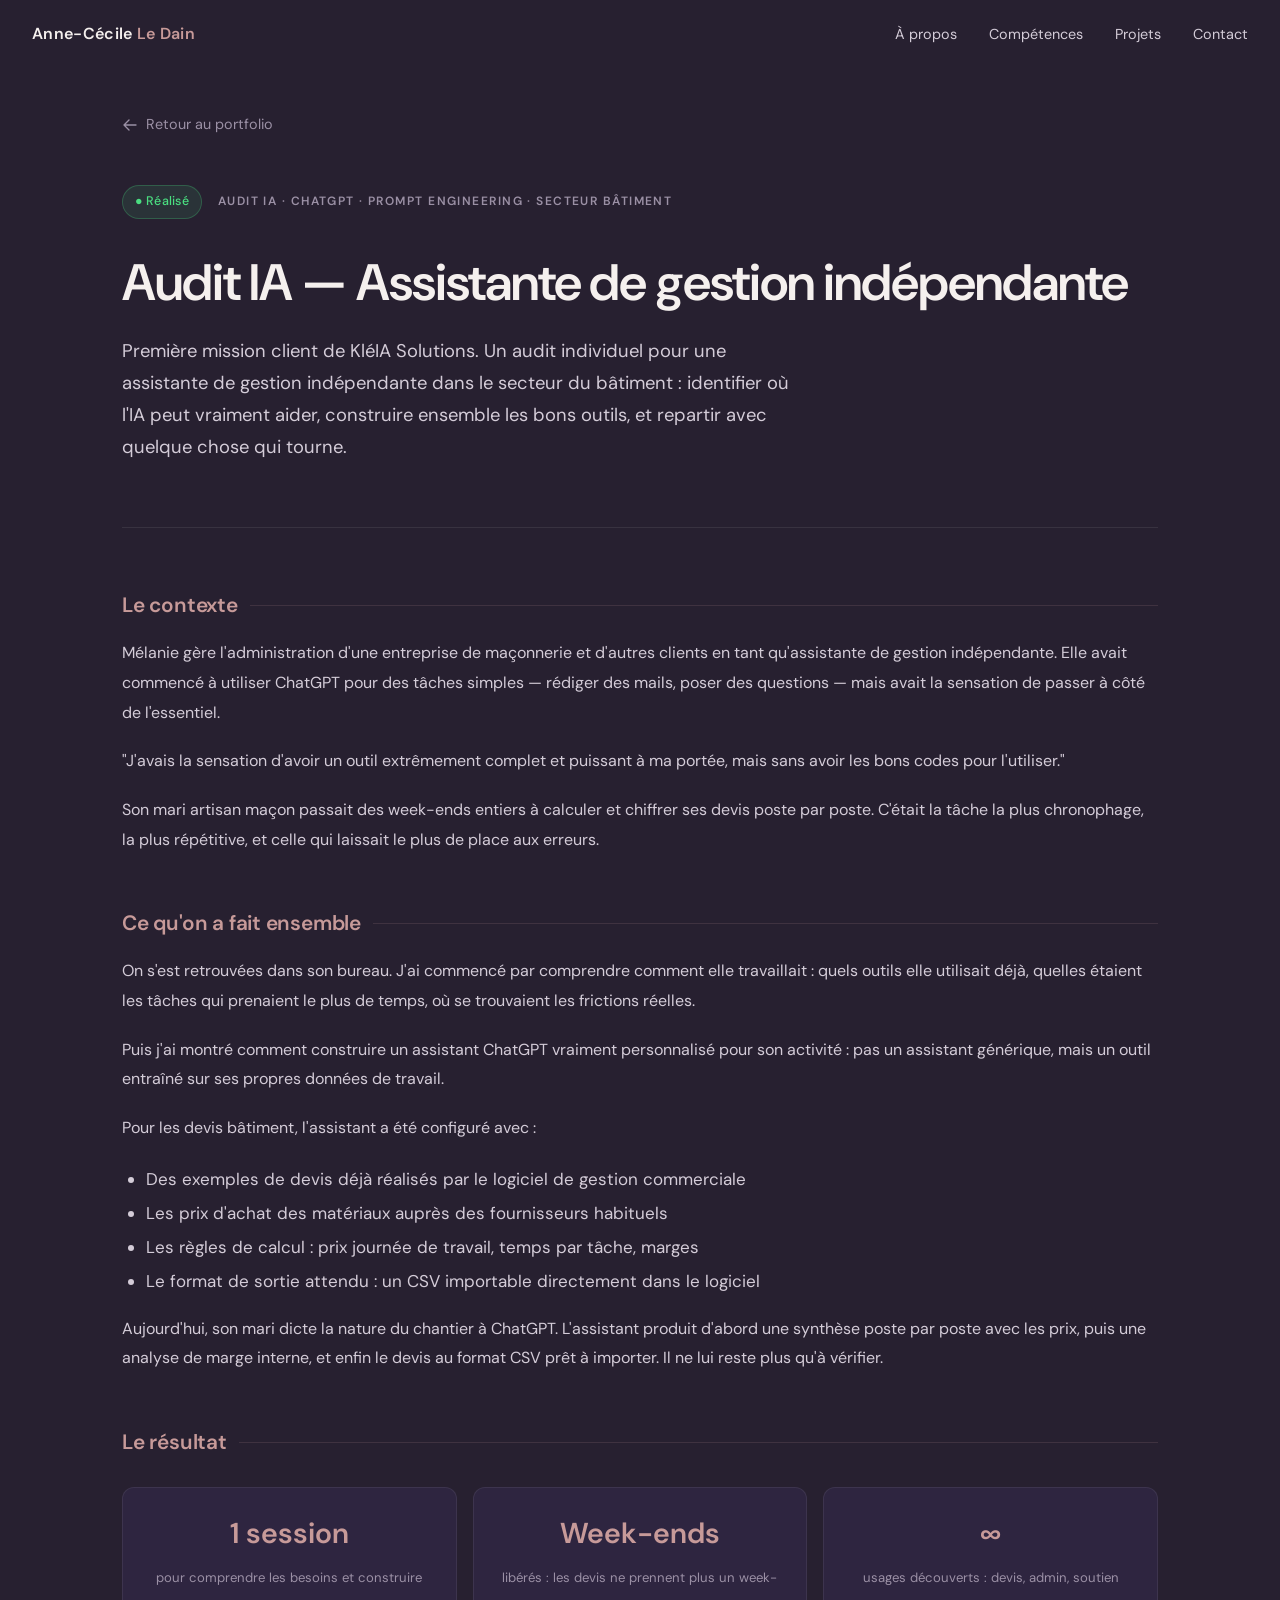
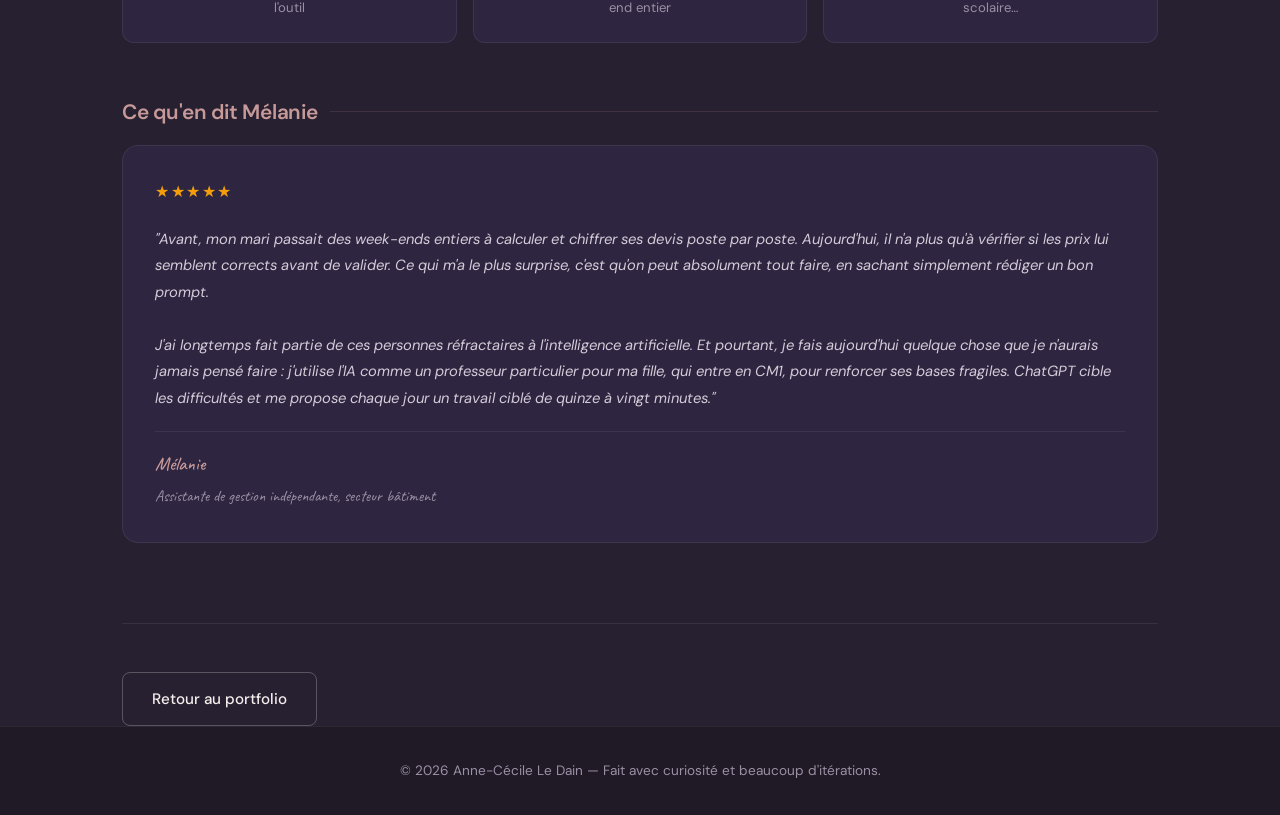
==== projets/audit-assistante-gestion.html @ 520f8c96 "Ajout 5 pages projet, carrousel témoignages, liens, à propos KléIA Co-Authored-By: Claude Sonnet 4.6" ====
<!DOCTYPE html>
<html lang="fr">
<head>
  <meta charset="UTF-8" />
  <meta name="viewport" content="width=device-width, initial-scale=1.0" />
  <title>Audit IA — Assistante de gestion, secteur bâtiment — Anne-Cécile Le Dain</title>
  <meta name="description" content="Audit IA individuel pour une assistante de gestion indépendante dans le bâtiment. Construction d'un assistant devis sur-mesure avec ChatGPT." />
  <link rel="icon" type="image/x-icon" href="../favicon.ico" />
  <link rel="stylesheet" href="../style.css" />
  <link rel="preconnect" href="https://fonts.googleapis.com" />
  <link rel="preconnect" href="https://fonts.gstatic.com" crossorigin />
</head>
<body>

  <nav aria-label="Navigation principale">
    <a href="../index.html" class="nav-logo">Anne-Cécile <span>Le Dain</span></a>
    <ul class="nav-links" role="list">
      <li><a href="../index.html#a-propos">À propos</a></li>
      <li><a href="../index.html#competences">Compétences</a></li>
      <li><a href="../index.html#projets">Projets</a></li>
      <li><a href="../index.html#contact">Contact</a></li>
    </ul>
    <button class="nav-toggle" aria-label="Ouvrir le menu" aria-expanded="false">
      <span></span><span></span><span></span>
    </button>
  </nav>

  <main class="container projet-page">

    <a href="../index.html#projets" class="retour">
      <svg xmlns="http://www.w3.org/2000/svg" fill="none" viewBox="0 0 24 24" stroke-width="2" stroke="currentColor">
        <path stroke-linecap="round" stroke-linejoin="round" d="M10.5 19.5L3 12m0 0l7.5-7.5M3 12h18" />
      </svg>
      Retour au portfolio
    </a>

    <div class="projet-hero">
      <div class="projet-hero-meta">
        <span class="tag-statut tag-realise">● Réalisé</span>
        <span class="label">Audit IA · ChatGPT · Prompt engineering · Secteur bâtiment</span>
      </div>
      <h1>Audit IA — Assistante de gestion indépendante</h1>
      <p class="intro">
        Première mission client de KléIA Solutions. Un audit individuel pour une assistante de gestion indépendante dans le secteur du bâtiment : identifier où l'IA peut vraiment aider, construire ensemble les bons outils, et repartir avec quelque chose qui tourne.
      </p>
    </div>

    <div class="etude-section">
      <h2>Le contexte</h2>
      <p>
        Mélanie gère l'administration d'une entreprise de maçonnerie et d'autres clients en tant qu'assistante de gestion indépendante. Elle avait commencé à utiliser ChatGPT pour des tâches simples — rédiger des mails, poser des questions — mais avait la sensation de passer à côté de l'essentiel.
      </p>
      <p>
        "J'avais la sensation d'avoir un outil extrêmement complet et puissant à ma portée, mais sans avoir les bons codes pour l'utiliser."
      </p>
      <p>
        Son mari artisan maçon passait des week-ends entiers à calculer et chiffrer ses devis poste par poste. C'était la tâche la plus chronophage, la plus répétitive, et celle qui laissait le plus de place aux erreurs.
      </p>
    </div>

    <div class="etude-section">
      <h2>Ce qu'on a fait ensemble</h2>
      <p>
        On s'est retrouvées dans son bureau. J'ai commencé par comprendre comment elle travaillait : quels outils elle utilisait déjà, quelles étaient les tâches qui prenaient le plus de temps, où se trouvaient les frictions réelles.
      </p>
      <p>
        Puis j'ai montré comment construire un assistant ChatGPT vraiment personnalisé pour son activité : pas un assistant générique, mais un outil entraîné sur ses propres données de travail.
      </p>
      <p>
        Pour les devis bâtiment, l'assistant a été configuré avec :
      </p>
      <ul style="color: var(--texte); margin: 1rem 0 1rem 1.5rem; line-height: 2;">
        <li>Des exemples de devis déjà réalisés par le logiciel de gestion commerciale</li>
        <li>Les prix d'achat des matériaux auprès des fournisseurs habituels</li>
        <li>Les règles de calcul : prix journée de travail, temps par tâche, marges</li>
        <li>Le format de sortie attendu : un CSV importable directement dans le logiciel</li>
      </ul>
      <p>
        Aujourd'hui, son mari dicte la nature du chantier à ChatGPT. L'assistant produit d'abord une synthèse poste par poste avec les prix, puis une analyse de marge interne, et enfin le devis au format CSV prêt à importer. Il ne lui reste plus qu'à vérifier.
      </p>
    </div>

    <div class="etude-section">
      <h2>Le résultat</h2>
      <div class="chiffres-cles">
        <div class="chiffre-item">
          <span class="chiffre-valeur">1 session</span>
          <span class="chiffre-label">pour comprendre les besoins et construire l'outil</span>
        </div>
        <div class="chiffre-item">
          <span class="chiffre-valeur">Week-ends</span>
          <span class="chiffre-label">libérés : les devis ne prennent plus un week-end entier</span>
        </div>
        <div class="chiffre-item">
          <span class="chiffre-valeur">∞</span>
          <span class="chiffre-label">usages découverts : devis, admin, soutien scolaire…</span>
        </div>
      </div>
    </div>

    <!-- Témoignage -->
    <div class="etude-section">
      <h2>Ce qu'en dit Mélanie</h2>
      <div class="avis-card avis-card-projet">
        <div class="avis-etoiles" aria-label="5 étoiles">★★★★★</div>
        <blockquote>
          "Avant, mon mari passait des week-ends entiers à calculer et chiffrer ses devis poste par poste. Aujourd'hui, il n'a plus qu'à vérifier si les prix lui semblent corrects avant de valider. Ce qui m'a le plus surprise, c'est qu'on peut absolument tout faire, en sachant simplement rédiger un bon prompt.
          <br><br>
          J'ai longtemps fait partie de ces personnes réfractaires à l'intelligence artificielle. Et pourtant, je fais aujourd'hui quelque chose que je n'aurais jamais pensé faire : j'utilise l'IA comme un professeur particulier pour ma fille, qui entre en CM1, pour renforcer ses bases fragiles. ChatGPT cible les difficultés et me propose chaque jour un travail ciblé de quinze à vingt minutes."
        </blockquote>
        <div class="avis-auteur">
          <div class="avis-avatar">M</div>
          <div>
            <strong>Mélanie</strong>
            <span>Assistante de gestion indépendante, secteur bâtiment</span>
          </div>
        </div>
      </div>
    </div>

    <div class="retour-bas">
      <a href="../index.html#projets" class="btn btn-outline">Retour au portfolio</a>
    </div>

  </main>

  <footer>
    <p>© 2026 Anne-Cécile Le Dain — Fait avec curiosité et beaucoup d'itérations.</p>
  </footer>

  <script src="../script.js"></script>
</body>
</html>
---- style.css ----
/* ============================================================
   PORTFOLIO — ANNE-CÉCILE LE DAIN
   style.css — Styles partagés toutes pages
   ============================================================ */

/* --- IMPORT POLICES --- */
@import url('https://fonts.googleapis.com/css2?family=DM+Sans:ital,opsz,wght@0,9..40,300;0,9..40,400;0,9..40,500;0,9..40,600;1,9..40,300&family=Caveat:wght@400;500&display=swap');

/* --- VARIABLES --- */
:root {
  --fond: #272030;
  --fond-clair: #312842;
  --fond-card: #2e2540;
  --rose: #c79a99;
  --bleu: #e3ebf2;
  --blanc: #f5f0ee;
  --texte: #d4ccd8;
  --texte-secondaire: #9b90a5;
  --rayon: 12px;
  --rayon-card: 16px;
  --transition: 0.3s ease;
  --ombre: 0 4px 24px rgba(0,0,0,0.3);
  --ombre-hover: 0 8px 40px rgba(0,0,0,0.5);
}

/* --- RESET --- */
*, *::before, *::after {
  box-sizing: border-box;
  margin: 0;
  padding: 0;
}

html {
  scroll-behavior: smooth;
}

body {
  background-color: var(--fond);
  color: var(--texte);
  font-family: 'DM Sans', sans-serif;
  font-size: 17px;
  line-height: 1.75;
  -webkit-font-smoothing: antialiased;
}

img {
  max-width: 100%;
  display: block;
}

a {
  color: var(--rose);
  text-decoration: none;
  transition: color var(--transition);
}

a:hover {
  color: var(--bleu);
}

/* --- TYPOGRAPHIE --- */
h1, h2, h3, h4 {
  font-family: 'DM Sans', sans-serif;
  font-weight: 600;
  line-height: 1.25;
  color: var(--blanc);
}

h1 { font-size: clamp(2.4rem, 6vw, 4.5rem); letter-spacing: -0.02em; }
h2 { font-size: clamp(1.6rem, 3.5vw, 2.4rem); letter-spacing: -0.01em; }
h3 { font-size: clamp(1.1rem, 2.5vw, 1.4rem); }
h4 { font-size: 1rem; font-weight: 500; }

p {
  color: var(--texte);
  margin-bottom: 1.2rem;
}

.caveat {
  font-family: 'Caveat', cursive;
  font-size: 1.2rem;
  color: var(--rose);
  font-weight: 400;
}

.label {
  font-size: 0.75rem;
  font-weight: 600;
  letter-spacing: 0.12em;
  text-transform: uppercase;
  color: var(--texte-secondaire);
}

/* --- LAYOUT --- */
.container {
  max-width: 1100px;
  margin: 0 auto;
  padding: 0 2rem;
}

section {
  padding: 6rem 0;
}

.section-label {
  font-size: 0.75rem;
  font-weight: 600;
  letter-spacing: 0.15em;
  text-transform: uppercase;
  color: var(--rose);
  margin-bottom: 1rem;
  display: block;
}

/* --- NAVIGATION --- */
nav {
  position: fixed;
  top: 0;
  left: 0;
  right: 0;
  z-index: 100;
  padding: 1.2rem 2rem;
  display: flex;
  justify-content: space-between;
  align-items: center;
  background: transparent;
  transition: background var(--transition), box-shadow var(--transition);
}

nav.scrolled {
  background: rgba(39, 32, 48, 0.95);
  backdrop-filter: blur(12px);
  box-shadow: 0 2px 20px rgba(0,0,0,0.3);
}

.nav-logo {
  font-size: 1rem;
  font-weight: 600;
  color: var(--blanc);
  letter-spacing: 0.02em;
}

.nav-logo span {
  color: var(--rose);
}

.nav-links {
  display: flex;
  gap: 2rem;
  list-style: none;
}

.nav-links a {
  color: var(--texte);
  font-size: 0.9rem;
  font-weight: 400;
  transition: color var(--transition);
}

.nav-links a:hover {
  color: var(--blanc);
}

/* Hamburger mobile */
.nav-toggle {
  display: none;
  flex-direction: column;
  gap: 5px;
  cursor: pointer;
  background: none;
  border: none;
  padding: 4px;
}

.nav-toggle span {
  display: block;
  width: 24px;
  height: 2px;
  background: var(--blanc);
  border-radius: 2px;
  transition: var(--transition);
}

/* --- BOUTONS --- */
.btn {
  display: inline-flex;
  align-items: center;
  gap: 0.5rem;
  padding: 0.8rem 1.8rem;
  border-radius: 8px;
  font-family: 'DM Sans', sans-serif;
  font-size: 0.95rem;
  font-weight: 500;
  cursor: pointer;
  transition: all var(--transition);
  border: none;
  text-decoration: none;
}

.btn-primary {
  background: var(--rose);
  color: var(--fond);
}

.btn-primary:hover {
  background: var(--bleu);
  color: var(--fond);
  transform: translateY(-2px);
  box-shadow: 0 6px 20px rgba(199, 154, 153, 0.3);
}

.btn-outline {
  background: transparent;
  color: var(--blanc);
  border: 1.5px solid rgba(245, 240, 238, 0.25);
}

.btn-outline:hover {
  border-color: var(--rose);
  color: var(--rose);
  transform: translateY(-2px);
}

/* --- TAGS DE STATUT --- */
.tag-statut {
  display: inline-flex;
  align-items: center;
  gap: 0.4rem;
  padding: 0.3rem 0.75rem;
  border-radius: 100px;
  font-size: 0.78rem;
  font-weight: 500;
  letter-spacing: 0.02em;
}

.tag-realise {
  background: rgba(74, 222, 128, 0.1);
  color: #4ade80;
  border: 1px solid rgba(74, 222, 128, 0.25);
}

.tag-test {
  background: rgba(96, 165, 250, 0.1);
  color: #60a5fa;
  border: 1px solid rgba(96, 165, 250, 0.25);
}

.tag-en-cours {
  background: rgba(251, 191, 36, 0.1);
  color: #fbbf24;
  border: 1px solid rgba(251, 191, 36, 0.25);
}

.tag-competences {
  background: rgba(212, 204, 216, 0.1);
  color: var(--texte-secondaire);
  border: 1px solid rgba(212, 204, 216, 0.15);
}

/* --- SÉPARATEUR --- */
.divider {
  width: 48px;
  height: 2px;
  background: var(--rose);
  border-radius: 2px;
  margin: 1.5rem 0;
}

/* --- STACK PILLS --- */
.stack {
  display: flex;
  flex-wrap: wrap;
  gap: 0.5rem;
  margin-top: 1rem;
}

.pill {
  display: inline-block;
  padding: 0.3rem 0.8rem;
  background: rgba(227, 235, 242, 0.08);
  border: 1px solid rgba(227, 235, 242, 0.15);
  border-radius: 100px;
  font-size: 0.8rem;
  color: var(--bleu);
  font-weight: 400;
}

/* --- FOOTER --- */
footer {
  background: rgba(0,0,0,0.2);
  border-top: 1px solid rgba(255,255,255,0.06);
  padding: 2rem;
  text-align: center;
}

footer p {
  font-size: 0.85rem;
  color: var(--texte-secondaire);
  margin: 0;
}

/* --- LIEN RETOUR (pages projet) --- */
.retour {
  display: inline-flex;
  align-items: center;
  gap: 0.5rem;
  color: var(--texte-secondaire);
  font-size: 0.9rem;
  font-weight: 400;
  transition: color var(--transition);
  margin-bottom: 3rem;
  margin-top: 7rem;
}

.retour:hover {
  color: var(--rose);
}

.retour svg {
  width: 16px;
  height: 16px;
}

/* --- VISUELS PROJETS --- */
.visuel-projet {
  border-radius: var(--rayon-card);
  overflow: hidden;
  border: 1px solid rgba(255,255,255,0.08);
  margin: 2.5rem 0;
  box-shadow: var(--ombre);
}

.visuel-projet img {
  width: 100%;
  height: auto;
}

.visuel-projet figcaption {
  padding: 0.75rem 1.25rem;
  background: var(--fond-card);
  border-top: 1px solid rgba(255,255,255,0.07);
  font-family: 'Caveat', cursive;
  font-size: 1.15rem;
  font-weight: 500;
  color: var(--blanc);
  text-align: center;
  letter-spacing: 0.01em;
}

/* --- PLACEHOLDER IMAGE --- */
.img-placeholder {
  width: 100%;
  min-height: 200px;
  background: var(--fond-card);
  border-radius: var(--rayon);
  display: flex;
  flex-direction: column;
  align-items: center;
  justify-content: center;
  gap: 0.75rem;
  border: 2px dashed rgba(199, 154, 153, 0.3);
  color: var(--texte-secondaire);
  font-size: 0.9rem;
  text-align: center;
  padding: 2rem;
}

.img-placeholder svg {
  width: 32px;
  height: 32px;
  opacity: 0.5;
}

/* --- SECTION HERO --- */
#hero {
  min-height: 100vh;
  display: flex;
  align-items: center;
  padding: 0;
  position: relative;
  overflow: hidden;
}

#hero::before {
  content: '';
  position: absolute;
  top: -20%;
  right: -10%;
  width: 600px;
  height: 600px;
  background: radial-gradient(circle, rgba(199, 154, 153, 0.08) 0%, transparent 70%);
  pointer-events: none;
}

#hero::after {
  content: '';
  position: absolute;
  bottom: -10%;
  left: -5%;
  width: 400px;
  height: 400px;
  background: radial-gradient(circle, rgba(227, 235, 242, 0.05) 0%, transparent 70%);
  pointer-events: none;
}

.hero-inner {
  display: grid;
  grid-template-columns: 1fr 1fr;
  gap: 4rem;
  align-items: center;
  width: 100%;
  max-width: 1100px;
  margin: 0 auto;
  padding: 8rem 2rem 6rem;
}

.hero-text h1 {
  margin-bottom: 1.5rem;
}

.hero-text h1 .prenom {
  display: block;
  color: var(--texte-secondaire);
  font-size: 0.45em;
  font-weight: 400;
  letter-spacing: 0.2em;
  text-transform: uppercase;
  margin-bottom: 0.3rem;
}

.hero-accroche {
  font-size: clamp(1rem, 2vw, 1.2rem);
  color: var(--texte);
  line-height: 1.6;
  margin-bottom: 1.5rem;
  max-width: 480px;
}

.hero-sous-accroche {
  font-family: 'Caveat', cursive;
  font-size: 1.15rem;
  color: var(--rose);
  margin-bottom: 2.5rem;
  display: block;
}

.hero-cta {
  display: flex;
  gap: 1rem;
  flex-wrap: wrap;
}

.hero-photo {
  position: relative;
  display: flex;
  justify-content: center;
}

.hero-photo img {
  width: 100%;
  max-width: 420px;
  height: 520px;
  object-fit: cover;
  object-position: top;
  border-radius: 20px;
  box-shadow: var(--ombre);
  filter: saturate(0.9);
}

.hero-photo::before {
  content: '';
  position: absolute;
  inset: -8px;
  border-radius: 24px;
  border: 1px solid rgba(199, 154, 153, 0.2);
  pointer-events: none;
}

/* --- SECTION À PROPOS --- */
#a-propos {
  background: var(--fond-clair);
}

.apropos-inner {
  display: grid;
  grid-template-columns: 1fr 1fr;
  gap: 5rem;
  align-items: center;
}

.apropos-photo {
  position: relative;
}

.apropos-photo img {
  width: 100%;
  height: 480px;
  object-fit: cover;
  object-position: center top;
  border-radius: var(--rayon-card);
  filter: saturate(0.85);
}

.apropos-annotation {
  position: absolute;
  bottom: -1rem;
  right: -1.5rem;
  background: var(--fond);
  padding: 0.75rem 1.25rem;
  border-radius: 12px;
  border: 1px solid rgba(199, 154, 153, 0.2);
  box-shadow: var(--ombre);
}

.apropos-texte p:last-child {
  margin-bottom: 0;
}

/* --- SECTION COMPÉTENCES --- */
#competences {
  text-align: center;
}

.skills-grid {
  display: grid;
  grid-template-columns: repeat(3, 1fr);
  gap: 1.25rem;
  margin-top: 3rem;
  text-align: left;
}

.skill-card {
  background: var(--fond-card);
  border: 1px solid rgba(255,255,255,0.07);
  border-radius: var(--rayon-card);
  padding: 1.75rem;
  transition: all var(--transition);
}

.skill-card:hover {
  border-color: rgba(199, 154, 153, 0.3);
  transform: translateY(-3px);
  box-shadow: var(--ombre-hover);
}

.skill-icon {
  font-size: 1.8rem;
  margin-bottom: 0.75rem;
  display: block;
}

.skill-card h3 {
  font-size: 1rem;
  margin-bottom: 0.5rem;
  color: var(--blanc);
}

.skill-card p {
  font-size: 0.88rem;
  color: var(--texte-secondaire);
  margin: 0;
  line-height: 1.5;
}

/* --- SECTION PROJETS --- */
#projets {
  background: var(--fond-clair);
}

.projets-filtres {
  display: flex;
  gap: 0.5rem;
  flex-wrap: wrap;
  margin-top: 2rem;
}

.filtre-btn {
  padding: 0.45rem 1.1rem;
  border-radius: 100px;
  border: 1.5px solid rgba(255,255,255,0.12);
  background: transparent;
  color: var(--texte-secondaire);
  font-family: 'DM Sans', sans-serif;
  font-size: 0.85rem;
  font-weight: 500;
  cursor: pointer;
  transition: all var(--transition);
}

.filtre-btn:hover {
  border-color: var(--rose);
  color: var(--rose);
}

.filtre-btn.active {
  background: var(--rose);
  border-color: var(--rose);
  color: var(--fond);
}

.projets-grid {
  display: grid;
  grid-template-columns: repeat(3, 1fr);
  gap: 1.5rem;
  margin-top: 2rem;
}

.projet-card {
  background: var(--fond-card);
  border: 1px solid rgba(255,255,255,0.07);
  border-radius: var(--rayon-card);
  padding: 2rem;
  text-decoration: none;
  display: block;
  transition: all var(--transition);
  position: relative;
  overflow: hidden;
}

.projet-card::before {
  content: '';
  position: absolute;
  top: 0;
  left: 0;
  right: 0;
  height: 3px;
  background: var(--rose);
  opacity: 0;
  transition: opacity var(--transition);
}

.projet-card:hover {
  border-color: rgba(199, 154, 153, 0.25);
  transform: translateY(-4px);
  box-shadow: var(--ombre-hover);
  color: inherit;
}

.projet-card:hover::before {
  opacity: 1;
}

.projet-card-header {
  display: flex;
  justify-content: space-between;
  align-items: flex-start;
  margin-bottom: 1rem;
}

.projet-emoji {
  font-size: 2rem;
}

.projet-fleche {
  color: var(--texte-secondaire);
  font-size: 1.2rem;
  transition: transform var(--transition), color var(--transition);
}

.projet-card:hover .projet-fleche {
  transform: translate(3px, -3px);
  color: var(--rose);
}

.projet-card h3 {
  font-size: 1.15rem;
  color: var(--blanc);
  margin-bottom: 0.5rem;
}

.projet-card p {
  font-size: 0.9rem;
  color: var(--texte-secondaire);
  margin: 0 0 1.25rem;
  line-height: 1.5;
}

/* --- SECTION EN CE MOMENT --- */
#en-ce-moment {
  position: relative;
}

.moment-inner {
  max-width: 680px;
}

.moment-inner h2 {
  margin-bottom: 1.5rem;
}

.moment-inner p {
  font-size: 1.05rem;
  line-height: 1.8;
}

/* --- SECTION CONTACT --- */
#contact {
  background: var(--fond-clair);
}

.contact-inner {
  max-width: 600px;
}

.contact-liens {
  display: flex;
  flex-direction: column;
  gap: 1rem;
  margin-top: 2.5rem;
}

.contact-lien {
  display: flex;
  align-items: center;
  gap: 1rem;
  padding: 1.25rem 1.5rem;
  background: var(--fond-card);
  border: 1px solid rgba(255,255,255,0.07);
  border-radius: var(--rayon);
  color: var(--texte);
  text-decoration: none;
  transition: all var(--transition);
  font-size: 0.95rem;
}

.contact-lien:hover {
  border-color: rgba(199, 154, 153, 0.35);
  color: var(--blanc);
  transform: translateX(4px);
}

.contact-lien svg {
  width: 20px;
  height: 20px;
  flex-shrink: 0;
  color: var(--rose);
}

.contact-lien span {
  flex: 1;
}

.contact-lien .contact-arrow {
  color: var(--texte-secondaire);
  font-size: 0.9rem;
}

/* ===================================
   PAGES PROJET — Styles spécifiques
   =================================== */

.projet-page {
  padding-top: 0;
}

.projet-hero {
  padding: 0 0 4rem;
  border-bottom: 1px solid rgba(255,255,255,0.08);
  margin-bottom: 4rem;
}

.projet-hero-meta {
  display: flex;
  align-items: center;
  gap: 1rem;
  margin-bottom: 2rem;
  flex-wrap: wrap;
}

.projet-hero h1 {
  font-size: clamp(2rem, 5vw, 3.2rem);
  margin-bottom: 1.25rem;
}

.projet-hero .intro {
  font-size: 1.15rem;
  color: var(--texte);
  max-width: 680px;
  line-height: 1.75;
  margin-bottom: 0;
}

.etude-section {
  margin-bottom: 3.5rem;
}

.etude-section h2 {
  font-size: 1.3rem;
  color: var(--rose);
  margin-bottom: 1.25rem;
  display: flex;
  align-items: center;
  gap: 0.75rem;
}

.etude-section h2::after {
  content: '';
  flex: 1;
  height: 1px;
  background: rgba(199, 154, 153, 0.15);
}

.etude-section p {
  font-size: 1rem;
  line-height: 1.85;
  color: var(--texte);
}

.chiffres-cles {
  display: grid;
  grid-template-columns: repeat(auto-fit, minmax(160px, 1fr));
  gap: 1rem;
  margin: 2rem 0;
}

.chiffre-item {
  background: var(--fond-card);
  border: 1px solid rgba(255,255,255,0.07);
  border-radius: var(--rayon);
  padding: 1.25rem;
  text-align: center;
}

.chiffre-valeur {
  font-size: 1.8rem;
  font-weight: 600;
  color: var(--rose);
  display: block;
  margin-bottom: 0.25rem;
}

.chiffre-label {
  font-size: 0.82rem;
  color: var(--texte-secondaire);
  line-height: 1.4;
}

.stack-section {
  margin-top: 3.5rem;
  padding-top: 2.5rem;
  border-top: 1px solid rgba(255,255,255,0.08);
}

.stack-section h2 {
  font-size: 1rem;
  font-weight: 500;
  color: var(--texte-secondaire);
  margin-bottom: 1rem;
  letter-spacing: 0.08em;
  text-transform: uppercase;
  font-size: 0.75rem;
}

.retour-bas {
  margin-top: 5rem;
  padding-top: 3rem;
  border-top: 1px solid rgba(255,255,255,0.08);
}

/* --- SECTION AVIS --- */
#avis {
  background: var(--fond-clair);
}

.avis-grid {
  display: grid;
  grid-template-columns: repeat(2, 1fr);
  gap: 1.5rem;
  margin-top: 3rem;
}

/* --- CARROUSEL TÉMOIGNAGES --- */
.carrousel-wrap {
  margin-top: 3rem;
  position: relative;
}

.carrousel-track {
  position: relative;
  min-height: 260px;
}

.carrousel-slide {
  display: none;
  animation: fadeIn 0.4s ease;
}

.carrousel-slide.active {
  display: flex;
}

@keyframes fadeIn {
  from { opacity: 0; transform: translateY(8px); }
  to   { opacity: 1; transform: translateY(0); }
}

.carrousel-nav {
  display: flex;
  align-items: center;
  justify-content: center;
  gap: 1rem;
  margin-top: 1.5rem;
}

.carrousel-btn {
  background: var(--fond-card);
  border: 1px solid rgba(255,255,255,0.1);
  color: var(--texte);
  width: 40px;
  height: 40px;
  border-radius: 50%;
  font-size: 1rem;
  cursor: pointer;
  transition: all var(--transition);
  display: flex;
  align-items: center;
  justify-content: center;
}

.carrousel-btn:hover {
  border-color: var(--rose);
  color: var(--rose);
}

.carrousel-dots {
  display: flex;
  gap: 0.5rem;
}

.carrousel-dot {
  width: 8px;
  height: 8px;
  border-radius: 50%;
  border: none;
  background: rgba(199, 154, 153, 0.25);
  cursor: pointer;
  transition: background var(--transition);
  padding: 0;
}

.carrousel-dot.active {
  background: var(--rose);
}

.avis-card {
  background: var(--fond-card);
  border: 1px solid rgba(255,255,255,0.07);
  border-radius: var(--rayon-card);
  padding: 2rem;
  display: flex;
  flex-direction: column;
  gap: 1.25rem;
  transition: all var(--transition);
}

.avis-card:hover {
  border-color: rgba(199, 154, 153, 0.25);
  box-shadow: var(--ombre-hover);
}

.avis-card-projet {
  margin-top: 0;
  margin-bottom: 3.5rem;
}

.avis-etoiles {
  color: #f59e0b;
  font-size: 1rem;
  letter-spacing: 0.1em;
}

.avis-card blockquote {
  font-size: 0.92rem;
  line-height: 1.8;
  color: var(--texte);
  font-style: italic;
  flex: 1;
  margin: 0;
  padding: 0;
  border: none;
}

.avis-auteur {
  display: flex;
  align-items: center;
  gap: 0.875rem;
  padding-top: 1rem;
  border-top: 1px solid rgba(255,255,255,0.07);
}

.avis-avatar {
  display: none;
}

.avis-auteur strong {
  display: block;
  font-family: 'Caveat', cursive;
  font-size: 1.2rem;
  font-weight: 500;
  color: var(--rose);
}

.avis-auteur span {
  display: block;
  font-family: 'Caveat', cursive;
  font-size: 1rem;
  font-weight: 400;
  color: var(--texte-secondaire);
}

/* --- LIGHTBOX --- */
.lightbox-overlay {
  position: fixed;
  inset: 0;
  z-index: 1000;
  background: rgba(10, 8, 15, 0.95);
  display: none;
  align-items: center;
  justify-content: center;
  overflow: hidden;
  opacity: 0;
  transition: opacity 0.25s ease;
}

.lightbox-overlay.visible {
  opacity: 1;
}

/* Conteneur qui reçoit transform (zoom + pan) */
.lightbox-inner {
  position: relative;
  display: flex;
  align-items: center;
  justify-content: center;
  width: 100%;
  height: 100%;
  transform-origin: center center;
  transition: transform 0.15s ease;
  will-change: transform;
}

.lightbox-overlay img {
  max-width: 92vw;
  max-height: 90vh;
  object-fit: contain;
  border-radius: var(--rayon-card);
  box-shadow: 0 24px 80px rgba(0,0,0,0.7);
  user-select: none;
  pointer-events: none; /* le pan se gère sur l'overlay */
  opacity: 0;
  transition: opacity 0.2s ease;
}

.lightbox-overlay.visible img {
  opacity: 1;
}

/* Barre d'outils en bas */
.lightbox-toolbar {
  position: absolute;
  bottom: 1.5rem;
  left: 50%;
  transform: translateX(-50%);
  display: flex;
  align-items: center;
  gap: 0.5rem;
  background: rgba(30, 24, 40, 0.85);
  border: 1px solid rgba(255,255,255,0.12);
  border-radius: 99px;
  padding: 0.4rem 0.75rem;
  backdrop-filter: blur(8px);
}

.lightbox-toolbar button {
  background: none;
  border: none;
  color: var(--blanc);
  font-size: 1.1rem;
  width: 36px;
  height: 36px;
  border-radius: 50%;
  display: flex;
  align-items: center;
  justify-content: center;
  cursor: pointer;
  transition: background var(--transition);
  line-height: 1;
}

.lightbox-toolbar button:hover {
  background: rgba(199, 154, 153, 0.2);
}

.lightbox-zoom-level {
  font-size: 0.78rem;
  color: var(--texte-secondaire);
  min-width: 3rem;
  text-align: center;
  font-variant-numeric: tabular-nums;
}

/* Bouton fermer */
.lightbox-close {
  position: absolute;
  top: 1.25rem;
  right: 1.25rem;
  background: rgba(255,255,255,0.1);
  border: 1px solid rgba(255,255,255,0.15);
  border-radius: 50%;
  width: 40px;
  height: 40px;
  display: flex;
  align-items: center;
  justify-content: center;
  cursor: pointer;
  color: var(--blanc);
  font-size: 1.1rem;
  transition: background var(--transition);
  line-height: 1;
  z-index: 10;
}

.lightbox-close:hover {
  background: rgba(199, 154, 153, 0.3);
}

/* Curseur selon état */
.lightbox-overlay { cursor: grab; }
.lightbox-overlay.dragging { cursor: grabbing; }
.lightbox-overlay.zoom-fit { cursor: default; }

/* Curseur zoom sur les images zoomables */
.visuel-projet img {
  cursor: zoom-in;
  transition: opacity var(--transition);
}

.visuel-projet img:hover {
  opacity: 0.9;
}

/* --- MAINTENANCE PAGE --- */
.maintenance-page {
  min-height: 100vh;
  display: flex;
  align-items: center;
  justify-content: center;
  text-align: center;
  padding: 2rem;
}

.maintenance-inner {
  max-width: 480px;
}

.maintenance-inner h1 {
  font-size: 2rem;
  margin: 1.5rem 0 1rem;
}

.maintenance-inner p {
  color: var(--texte-secondaire);
  margin-bottom: 2rem;
}

/* --- RESPONSIVE --- */
@media (max-width: 900px) {
  .hero-inner {
    grid-template-columns: 1fr;
    text-align: center;
    gap: 3rem;
  }

  .hero-accroche {
    margin: 0 auto 1.5rem;
  }

  .hero-cta {
    justify-content: center;
  }

  .hero-photo {
    order: -1;
  }

  .hero-photo img {
    max-width: 320px;
    height: 380px;
  }

  .apropos-inner {
    grid-template-columns: 1fr;
    gap: 3rem;
  }

  .apropos-annotation {
    position: static;
    margin-top: 1rem;
    display: inline-block;
  }

  .skills-grid {
    grid-template-columns: repeat(2, 1fr);
  }

  .projets-grid {
    grid-template-columns: repeat(2, 1fr);
  }

  .avis-grid {
    grid-template-columns: 1fr;
  }
}

@media (max-width: 600px) {
  .projets-grid {
    grid-template-columns: 1fr;
  }
  .projets-filtres {
    gap: 0.4rem;
  }
  .filtre-btn {
    font-size: 0.8rem;
    padding: 0.4rem 0.9rem;
  }
}

@media (max-width: 600px) {
  section {
    padding: 4rem 0;
  }

  .container {
    padding: 0 1.25rem;
  }

  .nav-links {
    display: none;
    flex-direction: column;
    position: absolute;
    top: 100%;
    left: 0;
    right: 0;
    background: rgba(39, 32, 48, 0.98);
    padding: 1.5rem 2rem;
    gap: 1.5rem;
    border-top: 1px solid rgba(255,255,255,0.08);
  }

  .nav-links.open {
    display: flex;
  }

  .nav-toggle {
    display: flex;
  }

  .skills-grid {
    grid-template-columns: 1fr;
  }

  .chiffres-cles {
    grid-template-columns: repeat(2, 1fr);
  }
}
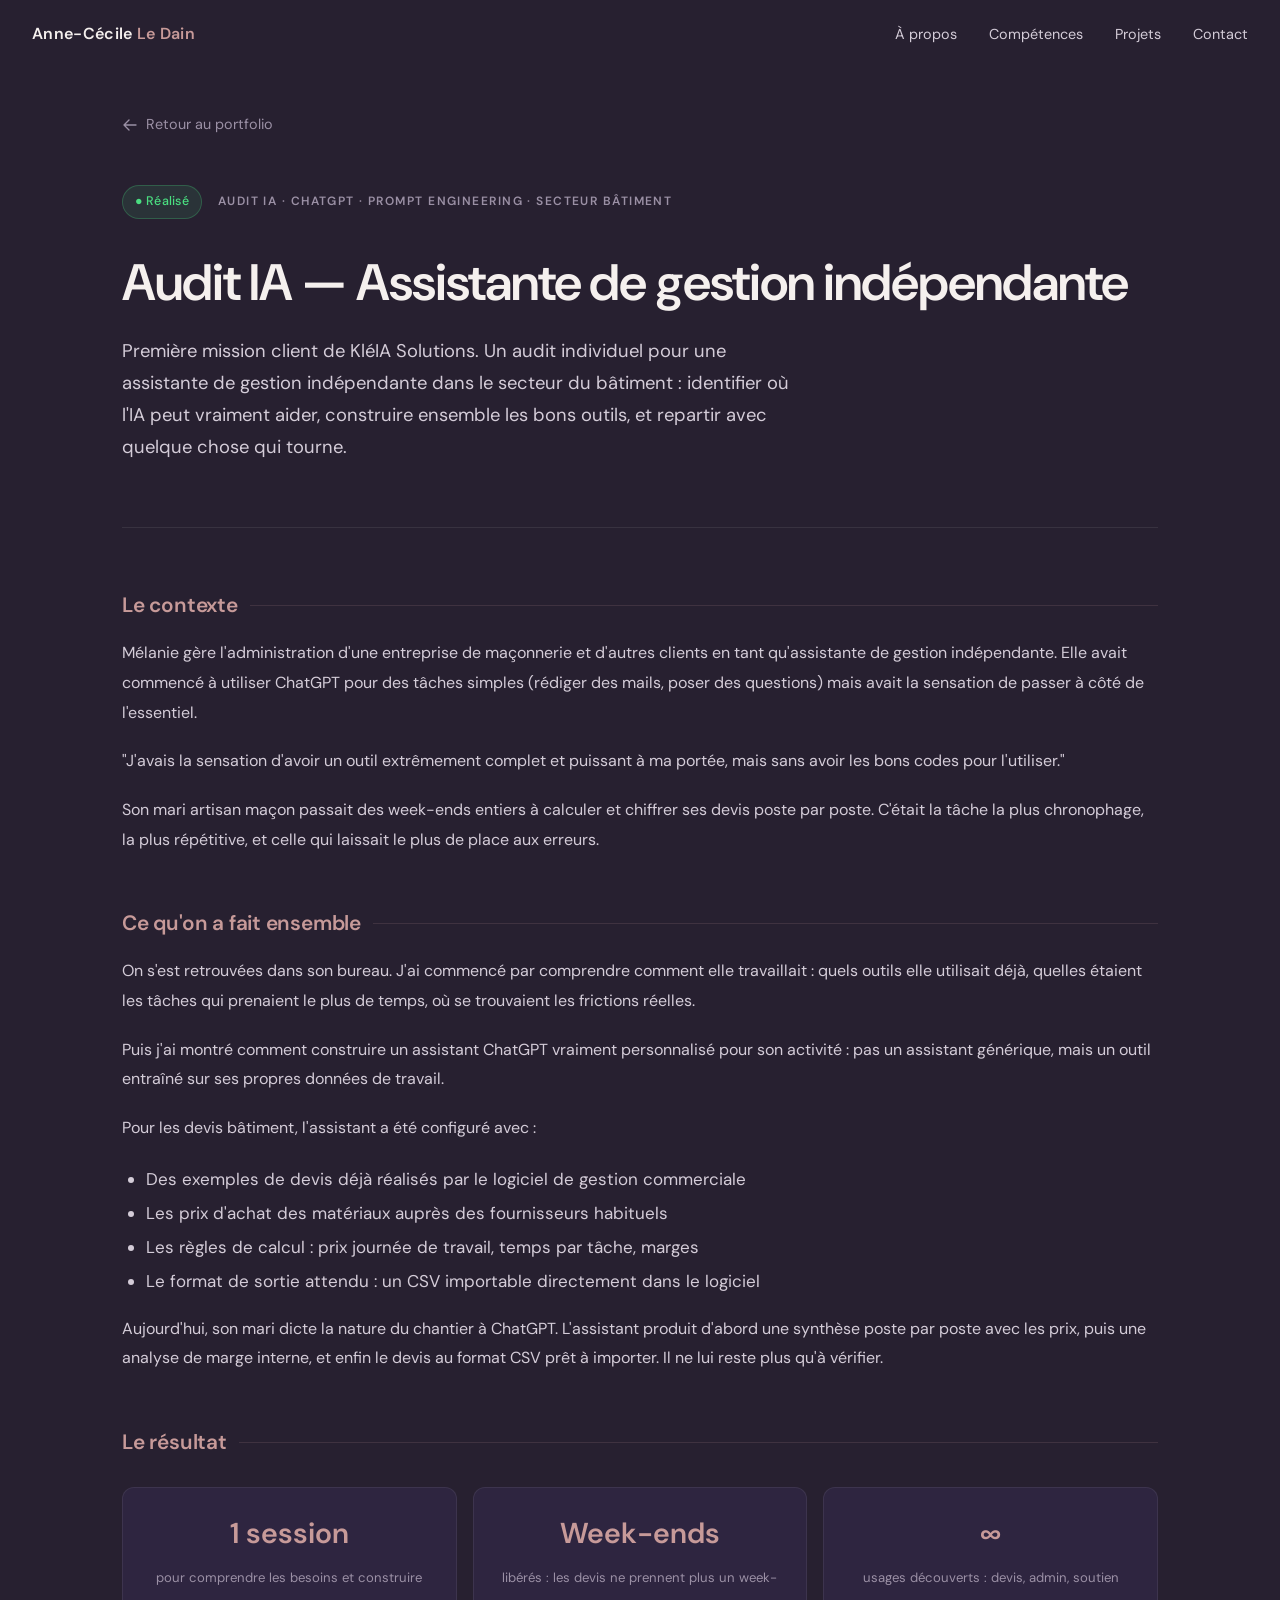
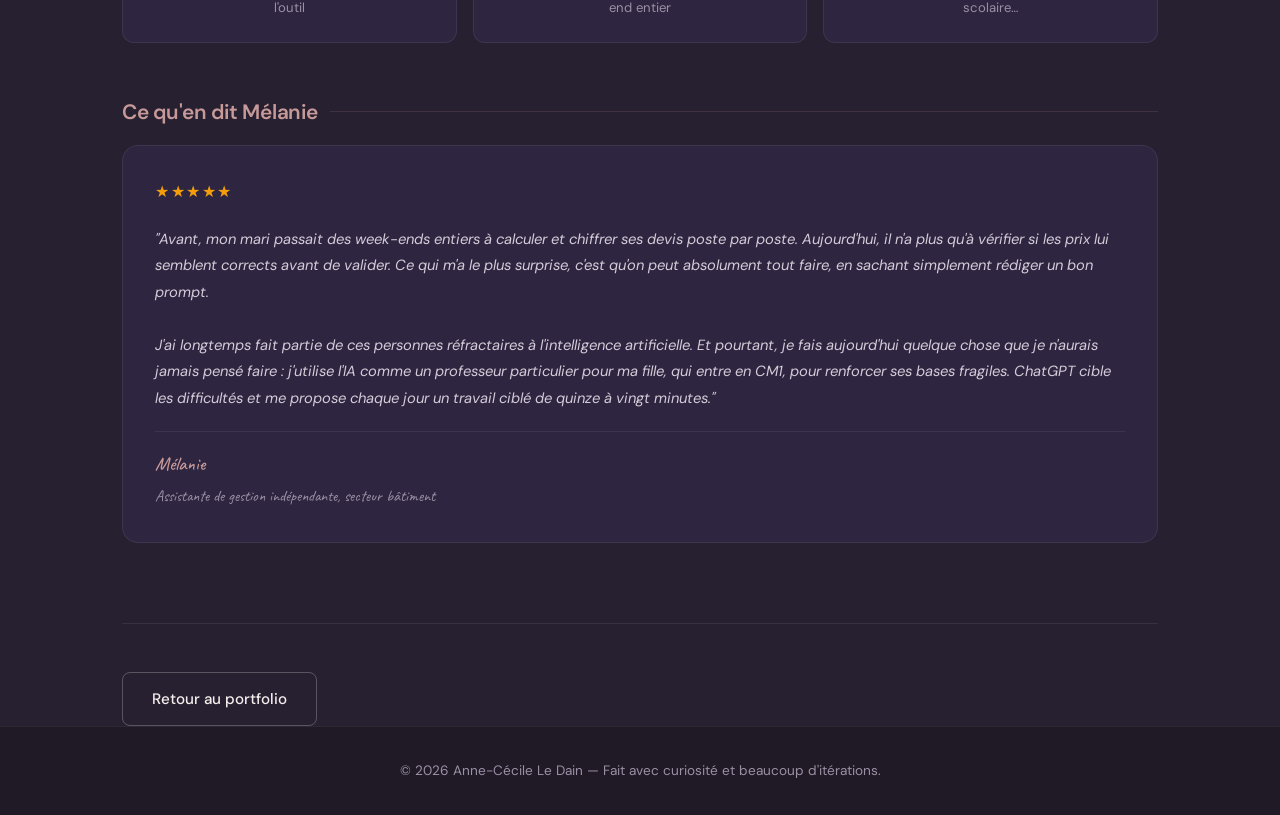
==== commit bc5d2952: "Correction : suppression des tirets cadratins dans les 5 nouvelles pages projet" ====
--- a/projets/audit-assistante-gestion.html
+++ b/projets/audit-assistante-gestion.html
@@ -48,7 +48,7 @@
     <div class="etude-section">
       <h2>Le contexte</h2>
       <p>
-        Mélanie gère l'administration d'une entreprise de maçonnerie et d'autres clients en tant qu'assistante de gestion indépendante. Elle avait commencé à utiliser ChatGPT pour des tâches simples — rédiger des mails, poser des questions — mais avait la sensation de passer à côté de l'essentiel.
+        Mélanie gère l'administration d'une entreprise de maçonnerie et d'autres clients en tant qu'assistante de gestion indépendante. Elle avait commencé à utiliser ChatGPT pour des tâches simples (rédiger des mails, poser des questions) mais avait la sensation de passer à côté de l'essentiel.
       </p>
       <p>
         "J'avais la sensation d'avoir un outil extrêmement complet et puissant à ma portée, mais sans avoir les bons codes pour l'utiliser."
